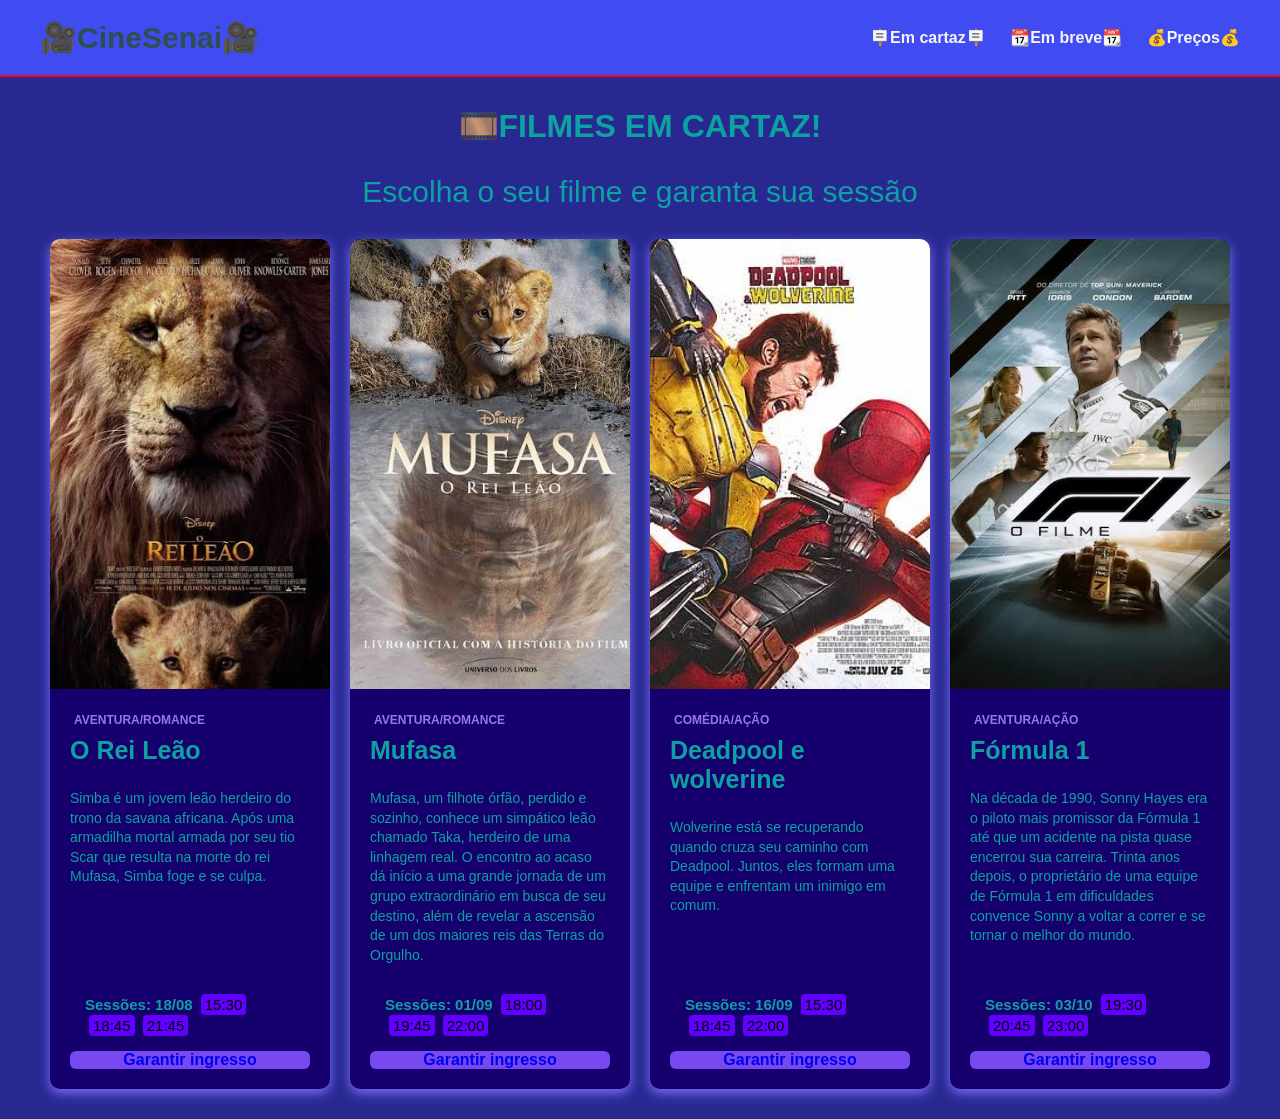
==== index.html @ b9c64a17 "meu primeiro commit" ====
<!DOCTYPE html>
<html lang="pt-br">
<head>
    <meta charset="UTF-8">
    <meta name="viewport" content="width=device-width, initial-scale=1.0">
    <title>🎞️CineSenai - 🎥FILMES EM CARTAZ!</title>
    <link rel="stylesheet" href="style.css">
</head>
<body>
    <header class="cabecalho">
        <div class="logo">🎥CineSenai🎥</div>
        <nav class="menu">
            <a href="">🪧Em cartaz🪧 </a>
            <a href="">📆Em breve📆 </a>
            <a href="">💰Preços💰 </a>
        </nav>
    </header>
    <main class="container">
        <h1 class="titulo-secao">🎞️FILMES EM CARTAZ!</h1>
        <p class="subtitulo">Escolha o seu filme e garanta sua sessão</p>

        <section class="grade-filme">
            <!--FILME 1-->

            <article class="card-filme">
                <img class="poster" src="rei leao.jpg" alt="poster rei leão">
                <div class="conteudo-filme">
                    <span class="genero">aventura/romance</span>
                    <h2 class="nome-filme"> O Rei Leão </h2>
                    <p class="sinopse"> Simba é um jovem leão herdeiro do trono da savana africana. Após uma armadilha mortal armada por seu tio Scar que resulta na morte do rei Mufasa, Simba foge e se culpa.</p>
                
                    <div class="sessoes">
                        <strong>Sessões: 18/08</strong>
                        <span class="horário">15:30</span>
                        <span class="horário">18:45</span>
                        <span class="horário">21:45</span>
                    </div>
                    <a href="#" class="botao-comprar">Garantir ingresso</a>
                </div>
            </article>
            <!--FILME 2-->

            <article class="card-filme">
                <img class="poster" src="mufasa.jpg" alt="poster mufasa">
                <div class="conteudo-filme">
                    <span class="genero">aventura/romance</span>
                    <h2 class="nome-filme"> Mufasa </h2>
                    <p class="sinopse"> Mufasa, um filhote órfão, perdido e sozinho, conhece um simpático leão chamado Taka, herdeiro de uma linhagem real. O encontro ao acaso dá início a uma grande jornada de um grupo extraordinário em busca de seu destino, além de revelar a ascensão de um dos maiores reis das Terras do Orgulho.</p>
                
                    <div class="sessoes">
                        <strong>Sessões: 01/09</strong>
                        <span class="horário">18:00</span>
                        <span class="horário">19:45</span>
                        <span class="horário">22:00</span>
                    </div>
                    <a href="#" class="botao-comprar">Garantir ingresso</a>
                </div>
            </article>
                <!--FILME 3-->

                <article class="card-filme">
                <img class="poster" src="deadpool.jpg" alt="poster deadpool e wolverine">
                <div class="conteudo-filme">
                    <span class="genero">comédia/ação</span>
                    <h2 class="nome-filme"> Deadpool e wolverine </h2>
                    <p class="sinopse"> Wolverine está se recuperando quando cruza seu caminho com Deadpool. Juntos, eles formam uma equipe e enfrentam um inimigo em comum.</p>
                
                    <div class="sessoes">
                        <strong>Sessões: 16/09</strong>
                        <span class="horário">15:30</span>
                        <span class="horário">18:45</span>
                        <span class="horário">22:00</span>
                    </div>
                    <a href="#" class="botao-comprar">Garantir ingresso</a>
                </div>
            </article>
                <!--FILME 4-->

                <article class="card-filme">
                  <img class="poster" src="formula 1.jpg" alt="poster f1">
                   <div class="conteudo-filme">
                    <span class="genero">aventura/ação</span>
                    <h2 class="nome-filme"> Fórmula 1</h2>
                    <p class="sinopse"> Na década de 1990, Sonny Hayes era o piloto mais promissor da Fórmula 1 até que um acidente na pista quase encerrou sua carreira. Trinta anos depois, o proprietário de uma equipe de Fórmula 1 em dificuldades convence Sonny a voltar a correr e se tornar o melhor do mundo.</p>
                
                    <div class="sessoes">
                        <strong>Sessões: 03/10</strong>
                        <span class="horário">19:30</span>
                        <span class="horário">20:45</span>
                        <span class="horário">23:00</span>
                    </div>
                    <a href="#" class="botao-comprar">Garantir ingresso</a>
                  </div>
                </article>
                


        </section>
    </main>

    
</body>
</html>
---- style.css ----
/*Formatação da minha página*/

*{
    box-sizing: border-box;
}

body{
    margin: 0;
    padding: 0;
    font-family: 'Lucida Sans', 'Lucida Sans Regular', 'Lucida Grande', 'Lucida Sans Unicode', Geneva, Verdana, sans-serif;
    background-color:rgba(4, 6, 128, 0.858);
    color:rgb(13, 161, 161);
}

.cabecalho{
    background-color: rgb(64, 76, 241);
    padding: 20px 40px;
    display: flex;
    justify-content: space-between;
    align-items: center;
    border-bottom: 2px solid #ff0404;
}

.logo{
    font-size: 30px;
    font-weight: bold;
    color:darkslategray
}

.menu a{
    color:whitesmoke;
    text-decoration: none;
    margin-left: 20px;
    font-weight: bold;
    transition: color 0.6s ease;
}

.container{
    max-width: 1200px;
    margin: 30px auto;
    padding: 0 10px;
}

.titulo-secao{
    font-size: 32px;
    margin-bottom: 5px;
    text-align: center;
}

.subtitulo{
    font-size: 30px;
    text-align: center;
}

.grade-filme{
    display: grid;
    grid-template-columns: repeat(auto-fit, minmax(260px, 1fr));
    gap: 20px;

}

.card-filme{
    background-color:rgb(22, 0, 110);
    border-radius: 10px;
    overflow: hidden;
    box-shadow: 0 4px 12px #826ffd;
    display: flex;
    flex-direction: column;
}
.card-filme:hover{
    transform: translateY(-10px);
    box-shadow: 0 5px 10px #11016d;
}

.poster{
    width: 300px;
    height: 450px;
    object-fit: cover;
}

.conteudo-filme{
    padding: 20px;
    display: flex;
    flex-direction: column;
    flex-grow: 1;
}

.genero{
    font-size: 12px;
    color: rgb(153, 115, 241);
    text-transform: uppercase;
    font-weight: bold;
    margin: 4px;
}

.nome-filme{
   font-size: 25px; 
   margin: 5px 0 10px 0;

}

.sinopse{
    font-size: 14px;
    line-height: 1.4;
    margin-bottom: 1;
    flex-grow: 1;

}

.sessoes{
    font-size: 15px;
    margin: 15px;
}

.horário{
    display: inline-block;
    background-color: #6200ff;
    padding: 2px 4px;
    border-radius: 4px;
    margin-left: 4px;
    color: black;
}

.botao-comprar{
    display: block; 
    text-align: center;
    background-color: #7848f0;
    border-radius: 6px;
    text-decoration: none;
    font-weight: bold;
}
.botao-comprar:hover{
    background-color: rgb(69, 83, 233);
}
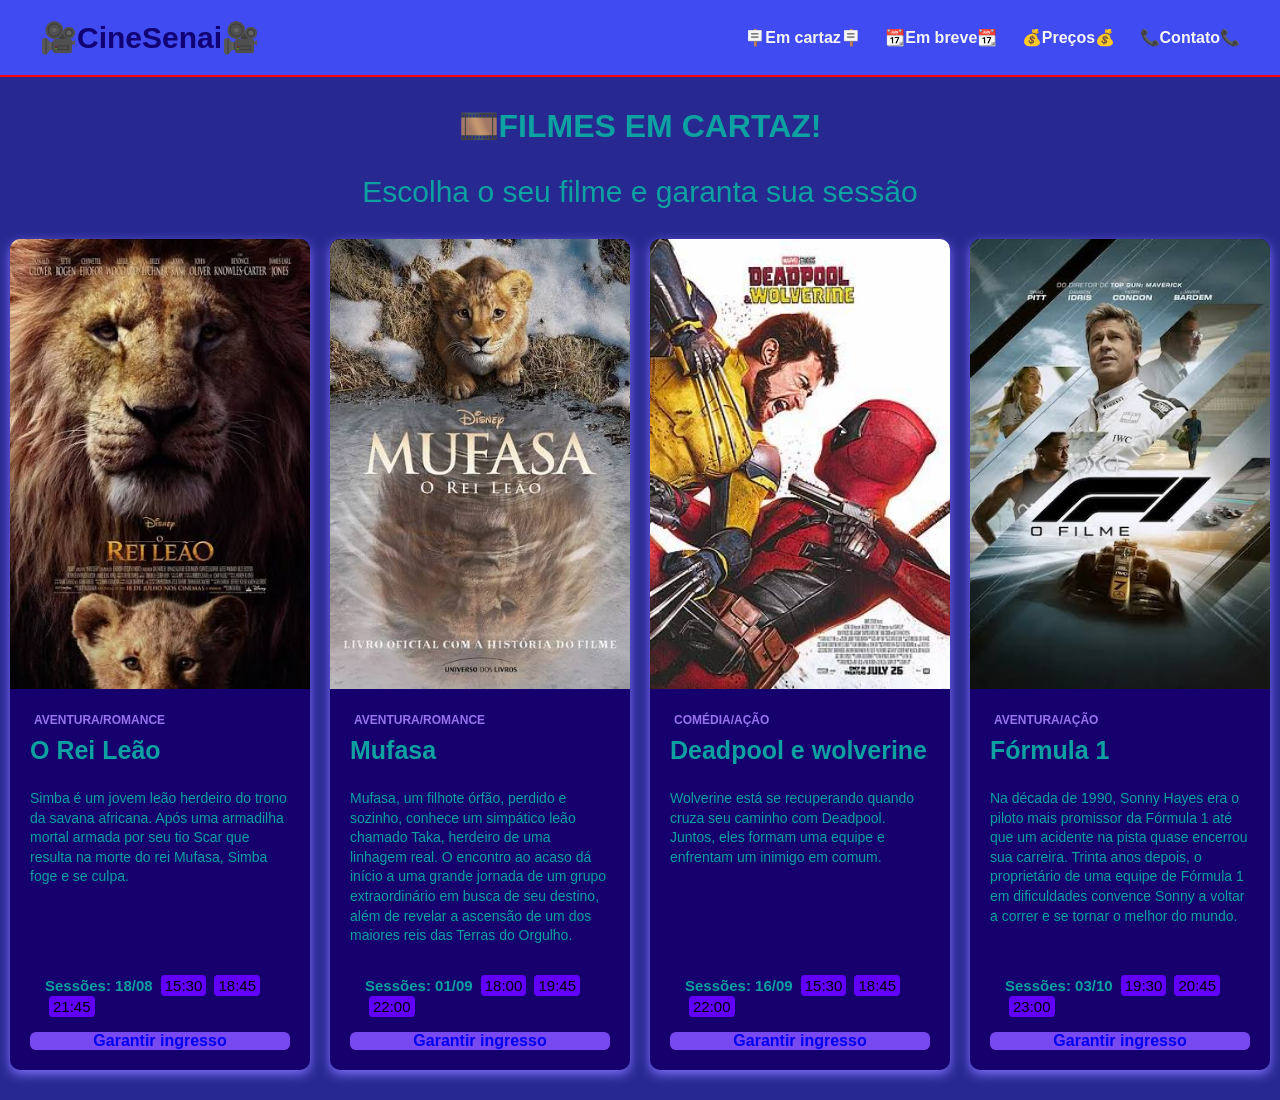
==== commit a6f6d758: "Atualização de Páginas site atualizado :)" ====
--- a/index.html
+++ b/index.html
@@ -11,8 +11,9 @@
         <div class="logo">🎥CineSenai🎥</div>
         <nav class="menu">
             <a href="">🪧Em cartaz🪧 </a>
-            <a href="">📆Em breve📆 </a>
-            <a href="">💰Preços💰 </a>
+            <a href="em_breve.html">📆Em breve📆 </a>
+            <a href="preco.html">💰Preços💰 </a>
+            <a href="contato.html" target="_blank">📞Contato📞 </a>
         </nav>
     </header>
     <main class="container">
--- a/style.css
+++ b/style.css
@@ -24,7 +24,7 @@
 .logo{
     font-size: 30px;
     font-weight: bold;
-    color:darkslategray
+    color:rgb(17, 0, 115)
 }
 
 .menu a{
@@ -36,7 +36,7 @@
 }
 
 .container{
-    max-width: 1200px;
+    max-width: 1200px auto;
     margin: 30px auto;
     padding: 0 10px;
 }
@@ -131,4 +131,157 @@
 }
 .botao-comprar:hover{
     background-color: rgb(69, 83, 233);
-}+}
+
+.area_inscricao{
+    display: flex;
+    gap: 30px;
+    align-items: flex-start;
+}
+
+.coluna_form{
+    flex: 1;
+    min-width: 320px;
+    background-color: #11016d;
+    padding: 30px;
+    border-radius: 10px;
+    box-shadow: 0 4px 12px #7848f0;
+}
+
+.coluna-midia{
+    flex: 1;
+    min-width: 320px;
+    display: flex;
+    gap: 20px;
+    flex-direction: column;
+}
+
+.coluna_form label{
+    font-size: 14px;
+    font-weight: bold;
+    color: #8a7cf7;
+}
+.coluna_form input[type= "text"],
+.coluna_form input[type= "password"],
+.coluna_form input[type= "email"],
+.coluna_form input[type= "date"],
+.coluna_form select{
+    width: 100%;
+    padding: 10px;
+    margin-top: 5px;
+    margin-bottom: 15px;
+    background-color: #210280;
+    border-radius: 10px;
+    color: #c6c0f3;
+    font-size: 14px;
+}
+
+.btn-enviar{
+    background-color:royalblue;
+    color: rgb(9, 2, 89);
+    border: none;
+    padding: 12px 24px;
+    border-radius: 10px;
+    font-weight: bold;
+    cursor: pointer;
+}
+.btn-enviar:hover{
+    background-color: #4628ed;
+}
+
+.btn-limpar{
+    background-color:royalblue;
+    color: rgb(9, 2, 89);
+    border: none;
+    padding: 12px 24px;
+    border-radius: 10px;
+    font-weight: bold;
+    cursor: pointer;
+    margin-left: 10px;
+}
+.btn-limpar:hover{
+    background-color: #4628ed;
+}
+
+.container-em-breve{
+    max-width: 1200px auto;
+    margin: 30px auto;
+    padding: 0 10px;
+}
+
+.grade-filmes-em-breve{
+    display: grid;
+    grid-template-columns: repeat(auto-fit, minmax(260px, 1fr));
+    gap: 20px;
+
+}
+
+.card-filme-em-breve{
+    background-color:rgb(22, 0, 110);
+    border-radius: 10px;
+    overflow: hidden;
+    box-shadow: 0 4px 12px #826ffd;
+    display: flex;
+    flex-direction: column;
+}
+.card-filme-em-breve:hover{
+    transform: translateY(-10px);
+    box-shadow: 0 5px 10px #11016d;
+}
+
+.poster-em-breve{
+    width: 300px;
+    height: 450px;
+    object-fit: cover;
+}
+
+.conteudo-filme-em-breve{
+    padding: 20px;
+    display: flex;
+    flex-direction: column;
+    flex-grow: 1;
+}
+
+.genero-em-breve{
+    font-size: 12px;
+    color: rgb(153, 115, 241);
+    text-transform: uppercase;
+    font-weight: bold;
+    margin: 4px;
+}
+
+.nome-filme-em-breve{
+   font-size: 25px; 
+   margin: 5px 0 10px 0;
+
+}
+
+.sinopse-em-breve{
+    font-size: 14px;
+    line-height: 1.4;
+    margin-bottom: 1;
+    flex-grow: 1;
+
+}
+
+.container-preco{
+    max-width: 1500px;
+    margin: 5px auto;
+    font-size: 20px;
+    background-color: #11016d;
+    padding: 0 5px;
+}
+
+.cabecalho-preco{
+    font-size: 20px;
+    background-color: #4628ed;
+    color: #110265;
+    padding: 15px;
+}
+
+
+.preco{
+   text-align: center;
+   padding: 15px; 
+}
+
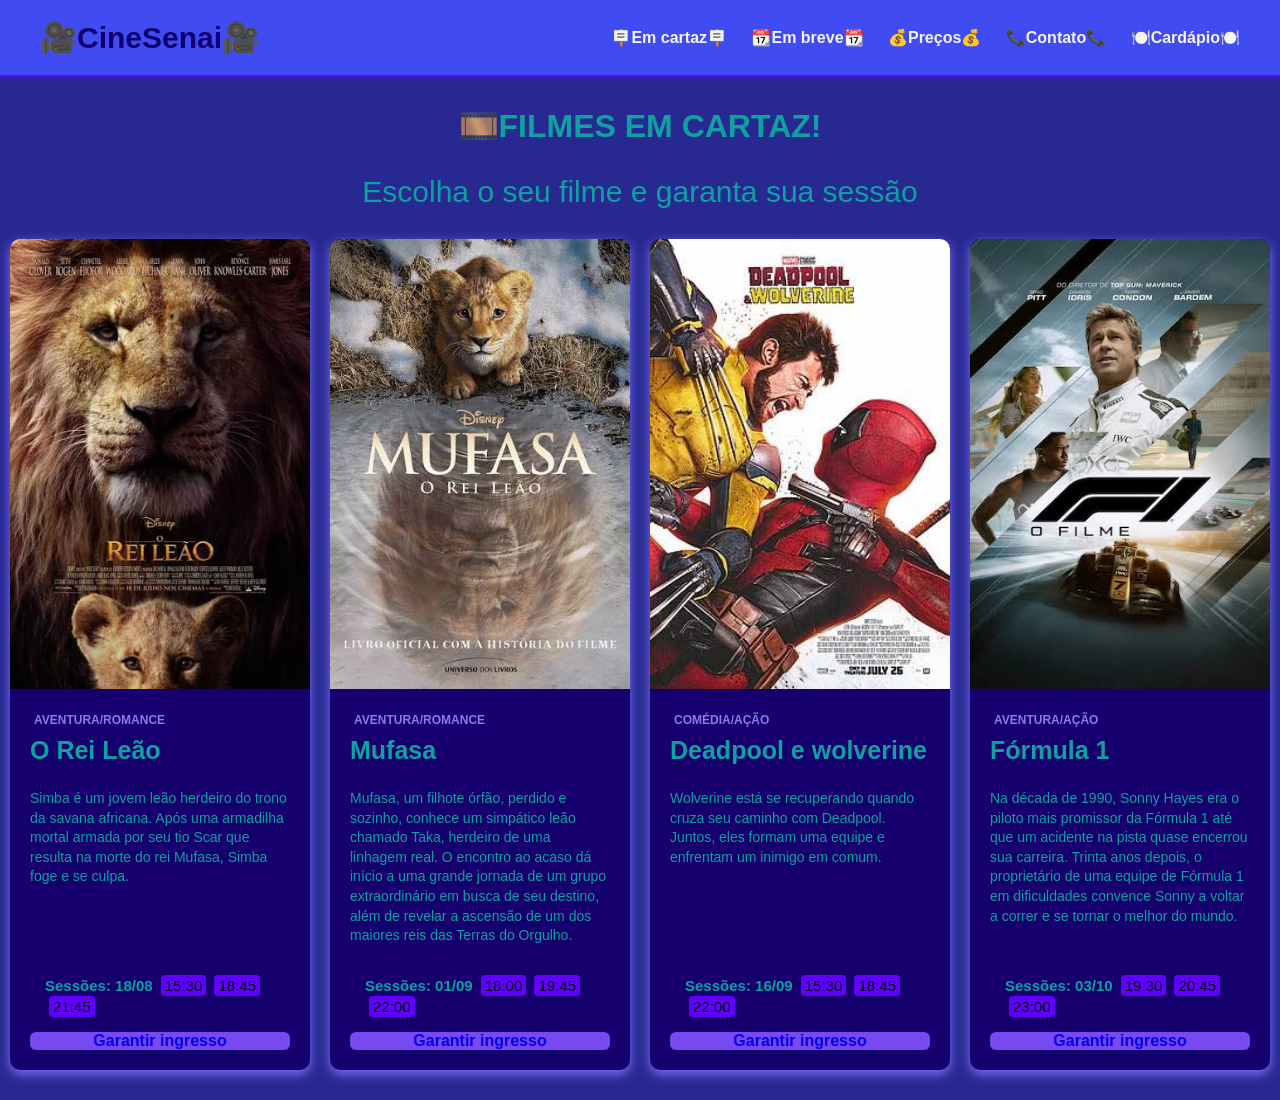
==== commit 19b066bd: "site hihihi" ====
--- a/index.html
+++ b/index.html
@@ -14,6 +14,7 @@
             <a href="em_breve.html">📆Em breve📆 </a>
             <a href="preco.html">💰Preços💰 </a>
             <a href="contato.html" target="_blank">📞Contato📞 </a>
+            <a href="cardapio.html">🍽️Cardápio🍽️ </a>
         </nav>
     </header>
     <main class="container">
--- a/style.css
+++ b/style.css
@@ -18,7 +18,7 @@
     display: flex;
     justify-content: space-between;
     align-items: center;
-    border-bottom: 2px solid #ff0404;
+    border-bottom: 2px solid #6404ff;
 }
 
 .logo{
@@ -285,3 +285,30 @@
    padding: 15px; 
 }
 
+.tabela-cardapio{
+    width: 80%;
+    border-radius: 10px;
+}
+
+.tabela-preco{
+    width: 100%;
+    background-color: #11016d;
+    text-align: left;
+    border-radius: 10px;
+    font-size: 15px;
+}
+.tabela-preco th{
+    background-color: #0b0142;
+    color:rgb(243, 243, 245);
+    padding: 16px 20px;
+    font-size: 15px;
+    font-weight: bold;
+    text-transform: uppercase;
+    border-bottom: 2px solid rgb(13, 6, 139);
+}
+.tabela-preco{
+    padding: 16px 20px;
+    border-bottom: 1px solid rebeccapurple;
+    color: aliceblue;
+
+}
